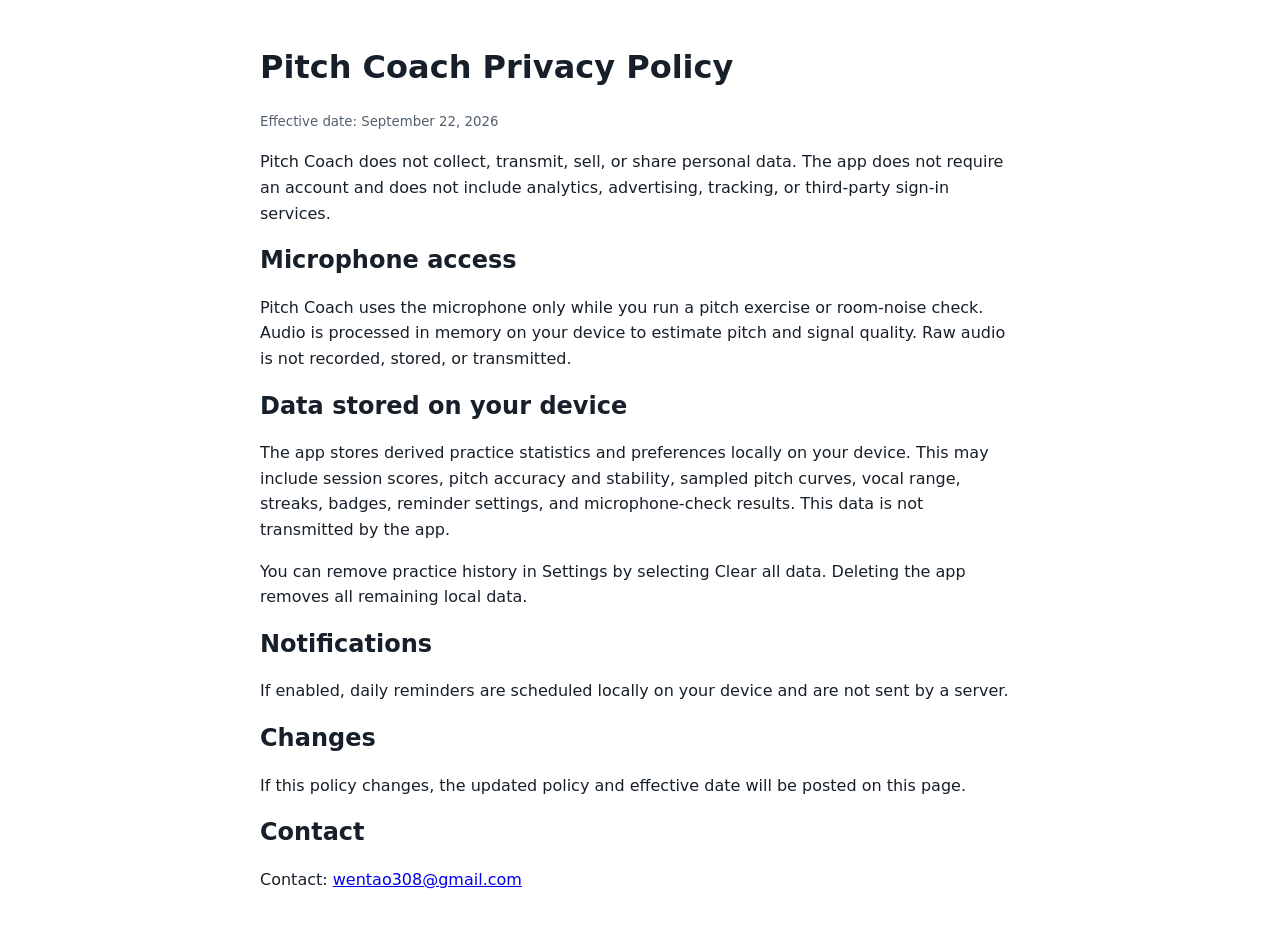
==== privacy-policy.html @ 3798d043 "Simplify support site to plain pages." ====
<!doctype html>
<html lang="en">
<head>
  <meta charset="utf-8">
  <meta name="viewport" content="width=device-width, initial-scale=1">
  <title>Pitch Coach Privacy Policy</title>
  <style>body{max-width:760px;margin:48px auto;padding:0 20px;font:16px/1.6 system-ui;color:#17202a}h1,h2{line-height:1.2}small{color:#52606d}</style>
</head>
<body>
  <h1>Pitch Coach Privacy Policy</h1>
  <p><small>Effective date: September 22, 2026</small></p>
  <p>Pitch Coach does not collect, transmit, sell, or share personal data. The app does not require an account and does not include analytics, advertising, tracking, or third-party sign-in services.</p>
  <h2>Microphone access</h2>
  <p>Pitch Coach uses the microphone only while you run a pitch exercise or room-noise check. Audio is processed in memory on your device to estimate pitch and signal quality. Raw audio is not recorded, stored, or transmitted.</p>
  <h2>Data stored on your device</h2>
  <p>The app stores derived practice statistics and preferences locally on your device. This may include session scores, pitch accuracy and stability, sampled pitch curves, vocal range, streaks, badges, reminder settings, and microphone-check results. This data is not transmitted by the app.</p>
  <p>You can remove practice history in Settings by selecting Clear all data. Deleting the app removes all remaining local data.</p>
  <h2>Notifications</h2>
  <p>If enabled, daily reminders are scheduled locally on your device and are not sent by a server.</p>
  <h2>Changes</h2>
  <p>If this policy changes, the updated policy and effective date will be posted on this page.</p>
  <h2>Contact</h2>
  <p>Contact: <a href="mailto:wentao308@gmail.com">wentao308@gmail.com</a></p>
</body>
</html>
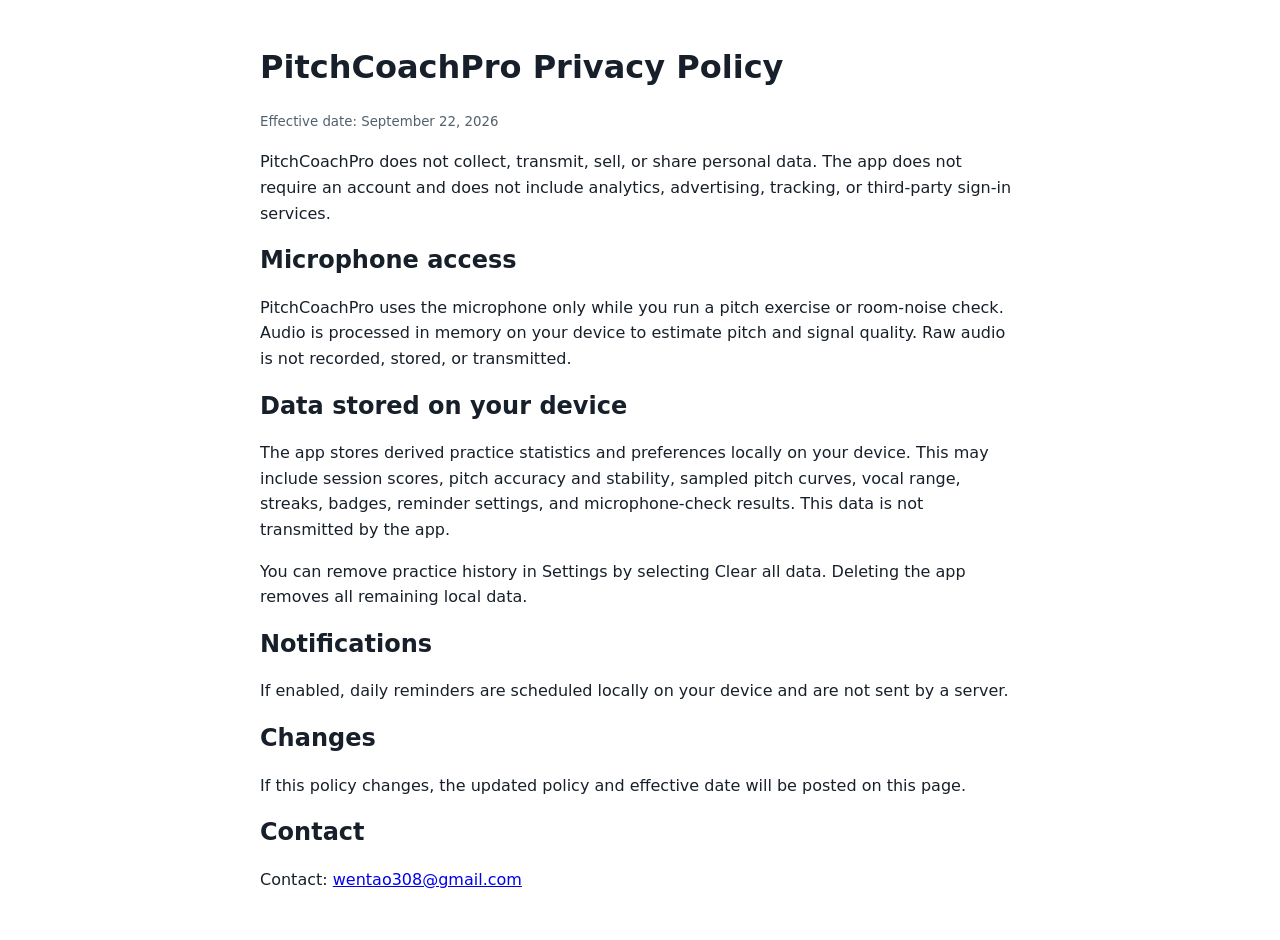
==== commit 7e03941e: "Rename product to PitchCoachPro." ====
--- a/privacy-policy.html
+++ b/privacy-policy.html
@@ -3,15 +3,15 @@
 <head>
   <meta charset="utf-8">
   <meta name="viewport" content="width=device-width, initial-scale=1">
-  <title>Pitch Coach Privacy Policy</title>
+  <title>PitchCoachPro Privacy Policy</title>
   <style>body{max-width:760px;margin:48px auto;padding:0 20px;font:16px/1.6 system-ui;color:#17202a}h1,h2{line-height:1.2}small{color:#52606d}</style>
 </head>
 <body>
-  <h1>Pitch Coach Privacy Policy</h1>
+  <h1>PitchCoachPro Privacy Policy</h1>
   <p><small>Effective date: September 22, 2026</small></p>
-  <p>Pitch Coach does not collect, transmit, sell, or share personal data. The app does not require an account and does not include analytics, advertising, tracking, or third-party sign-in services.</p>
+  <p>PitchCoachPro does not collect, transmit, sell, or share personal data. The app does not require an account and does not include analytics, advertising, tracking, or third-party sign-in services.</p>
   <h2>Microphone access</h2>
-  <p>Pitch Coach uses the microphone only while you run a pitch exercise or room-noise check. Audio is processed in memory on your device to estimate pitch and signal quality. Raw audio is not recorded, stored, or transmitted.</p>
+  <p>PitchCoachPro uses the microphone only while you run a pitch exercise or room-noise check. Audio is processed in memory on your device to estimate pitch and signal quality. Raw audio is not recorded, stored, or transmitted.</p>
   <h2>Data stored on your device</h2>
   <p>The app stores derived practice statistics and preferences locally on your device. This may include session scores, pitch accuracy and stability, sampled pitch curves, vocal range, streaks, badges, reminder settings, and microphone-check results. This data is not transmitted by the app.</p>
   <p>You can remove practice history in Settings by selecting Clear all data. Deleting the app removes all remaining local data.</p>
